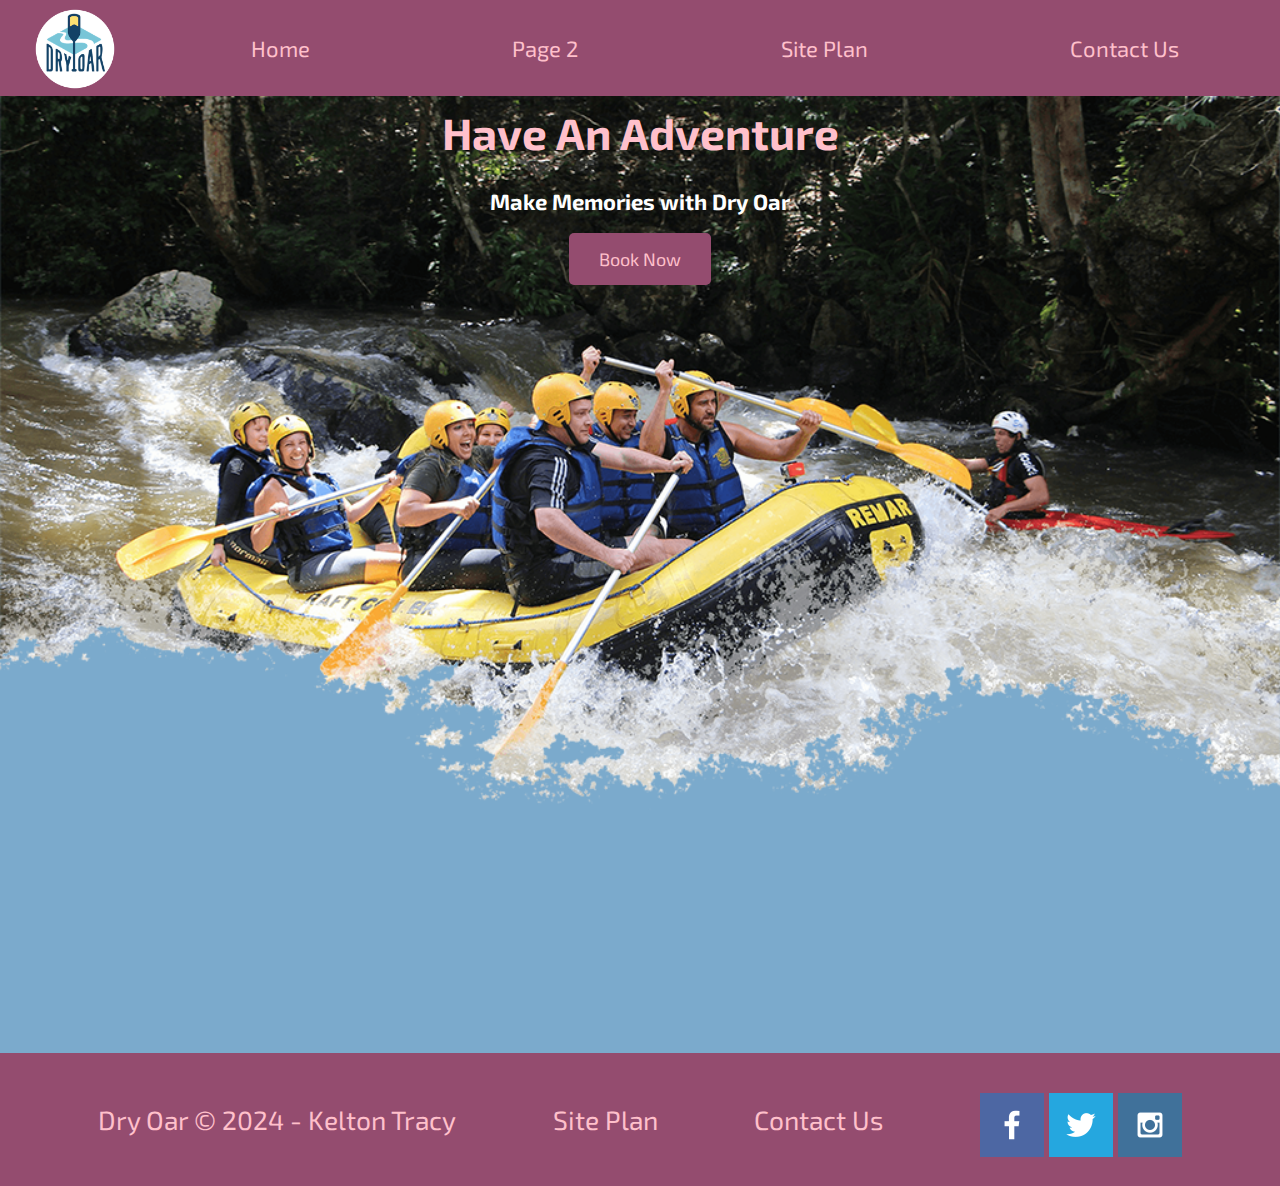
==== wwr/rivers.html @ 269e86c5 "I finished the ICE challenge for week 9" ====
<!DOCTYPE html>
<html lang="en">
<head>
    <meta charset="UTF-8">
    <meta http-equiv="X-UA-Compatible" content="IE=edge">
    <meta name="viewport" content="width=device-width, initial-scale=1.0">
    <title>Whitewater Rafting Vacations | Dry Oar Boating | Rivers</title>
    <link rel="stylesheet" href="styles/style.css">
</head>
<body>
    <div id="content">
    <header>
        <a id="logo_link" href="index.html">
            <img class ="logo" src="images/logo.png" alt="Dry Oar Logo">
        </a>
        <nav>
            <a href="index.html">Home</a>
            <a href="#">Page 2</a>
            <a href="site-plan-rafting.html">Site Plan</a>
            <a href="contactus.html">Contact Us</a>
        </nav>
    </header>
    <div id="hero">
        <div id="hero-box">
            <img id="hero-img" src="images/hero.png" alt="People enjoying white water rafting">
        </div>
        <section id="hero-msg">
            <h1 class="home-title">Have An Adventure</h1>
            <h4>Make Memories with Dry Oar </h4>
            <div class='button-box'>
                <a class='book' href="contactus.html">Book Now</a>
            </div>
        </section>
    </div>
    <main class="">
       
    </main>
    <footer>
        <p>Dry Oar &copy; 2024 - Kelton Tracy</p>
        <p><a href="site-plan-rafting.html">Site Plan</a></p>
        <p><a href="contactus.html">Contact Us</a></p>
        <div class="social">
            <a href="https://facebook.com" target ="_blank">
                <img src="images/facebook.png" alt="fb icon">
            </a>
            <a href="https://twitter.com" target ="_blank">
                <img src="images/twitter.png" alt="twitter icon">
            </a>
            <a href="https://instagram.com" target="_blank">
                <img src="images/instagram.png" alt="instagram icon">
            </a>
        </div>
    </footer>
    </div>
</body>
</html>
---- wwr/styles/style.css ----
@import url('https://fonts.googleapis.com/css2?family=Exo+2:ital,wght@0,100..900;1,100..900&family=Open+Sans:ital,wght@0,300..800;1,300..800&display=swap');

#content {
    max-width: 1600px;
    margin: 0 auto;
}

nav a {
    text-align: center;
    color: pink;
    text-decoration: none;
    padding: 35px;
}

#hero-msg h1, #hero-msg h4 {
    text-align: center;
}

.button-box {
    text-align: center;
}

main section {
    text-align: center;
}

#background {
    height: 725px;
    background-color:#944C6F;
}

body {
    background-color:#7BAACC;
    font-family: 'Exo 2', sans-serif;
    font-size: 22px;
    margin: 0;
    padding: 0;
}
h2 {
    margin: 0;
}

header {
    background-color:#944C6F;
    display: grid;
    grid-template-columns: 150px auto;
}
nav a:hover {
    background-color: white;
    color:red
}
.book, .join {
    background-color:#944C6F;
    color:pink;
    text-decoration: none;
    font-size: 18px;
    padding: 15px 30px;
    margin-top: 50px;
    border-radius: 5px;
}
.book:hover, .join:hover {
    background-color:#944C6F;
    color:red
}

.msg {
    background-color:#944C6F;
    line-height: 1.5em;
    padding: 35px;
}
footer {
    background-color:#944C6F;
    color:pink;
    padding: 25px 50px;
    margin-top: 200px;
    display: flex;
    justify-content: space-around;
    align-items: center;
}
.home-title {
    color: pink;
    font-family: 'Exo 2', sans-serif;
    font-size: 2em;
    margin-top: 10px;
}
h4 {
    color: pink
}
.msg h2 {
    color: pink;
    font-family: 'Open sans', sans-serif;
}
.msg p {
    color:pink;
    font-size: .8em;
    padding-bottom: 15px;
}
footer a {
    color:pink;
    text-decoration: none;
}
footer a:hover {
    color: red
}
.icon {
    width: 80px;
    padding-top: 15px;
}
.logo {
    width: 80px
}
#hero-img {
    width: 100%
}
footer p {
    font-size: 1.2em;
}
footer p a:hover {
    text-decoration: underline;
}
#logo_link {
    padding-top: 5px;
    justify-self: center;
    align-self: center;
}
footer .social img {
    padding-top: 15px;
}
.rivers-card, .camping-card, .rapids-card {
    margin: 200px 0;
}
.card-img {
    border: 10px solid black;
    transition: transform .5s;
    box-shadow: 5px 5px 10px #6f7364;
}
.card-img:hover {
    opacity: .6;
    transform: scale(1.1);
}
main section img {
    box-sizing: border-box;
}
.mountains {
    margin: 100px;
}

nav {
    display: flex;
    justify-content: space-around;
}

#hero {
    display: grid;
    grid-template-columns: 1fr 3fr 1fr;
    margin-top: -100px;
}

#hero-box {
    grid-column: 1/4;
    grid-row: 1/3;
    z-index: -1;
}

#hero-msg {
    grid-column: 2/3;
    grid-row: 1/2;
    margin-top: 100px;
}
#hero-msg h4 {
    color: white;
}

.home-grid {
    display: grid;
    grid-template-columns: repeat(10, 1fr);
}

.card-img, .mountains {
    width: 100%;
}

.rivers-card {
    grid-column: 2/4;
    grid-row: 2/3;
}

.camping-card {
    grid-column: 5/7;
    grid-row: 2/3;
}

.rapids-card {
    grid-column: 8/10;
    grid-row: 2/3;
}

#background {
    grid-column: 1/11;
    grid-row: 4/9;
}

.mountains {
    grid-column: 2/7;
    grid-row: 5/8;
    box-shadow: 5px 5px 10px #6f7364;
}

.msg {
    grid-column: 6/10;
    grid-row: 6/7;
    box-shadow: 5px 5px 10px #6f7364;
}

@media screen and (max-width: 900px) {
    #hero, .home-grid {
        display: block;
        height: auto;
    }
    nav, footer {
        flex-direction: column;
    }
    nav a {
        display: block;
        padding: 15px;
    }
    #hero {
        margin-top: 0;
    }
    #hero-msg {
        margin-top: 0;
    }
    #hero-msg h4 {
        display: none;
    }
    #hero-msg h1 {
        color: #6f7364;
    }
    .home-title {
        font-size: 25px;
    }
    .rivers-card, .camping-card, .rapids-card { 
        margin: 50px auto;
        width: 60%;
    }
    #background {
        display: none;
    }
    .mountains, .msg {
        width: 80%;
        display: block;
        margin: 0 auto;
    }
    footer {
        margin-top: 25px;
    }
}
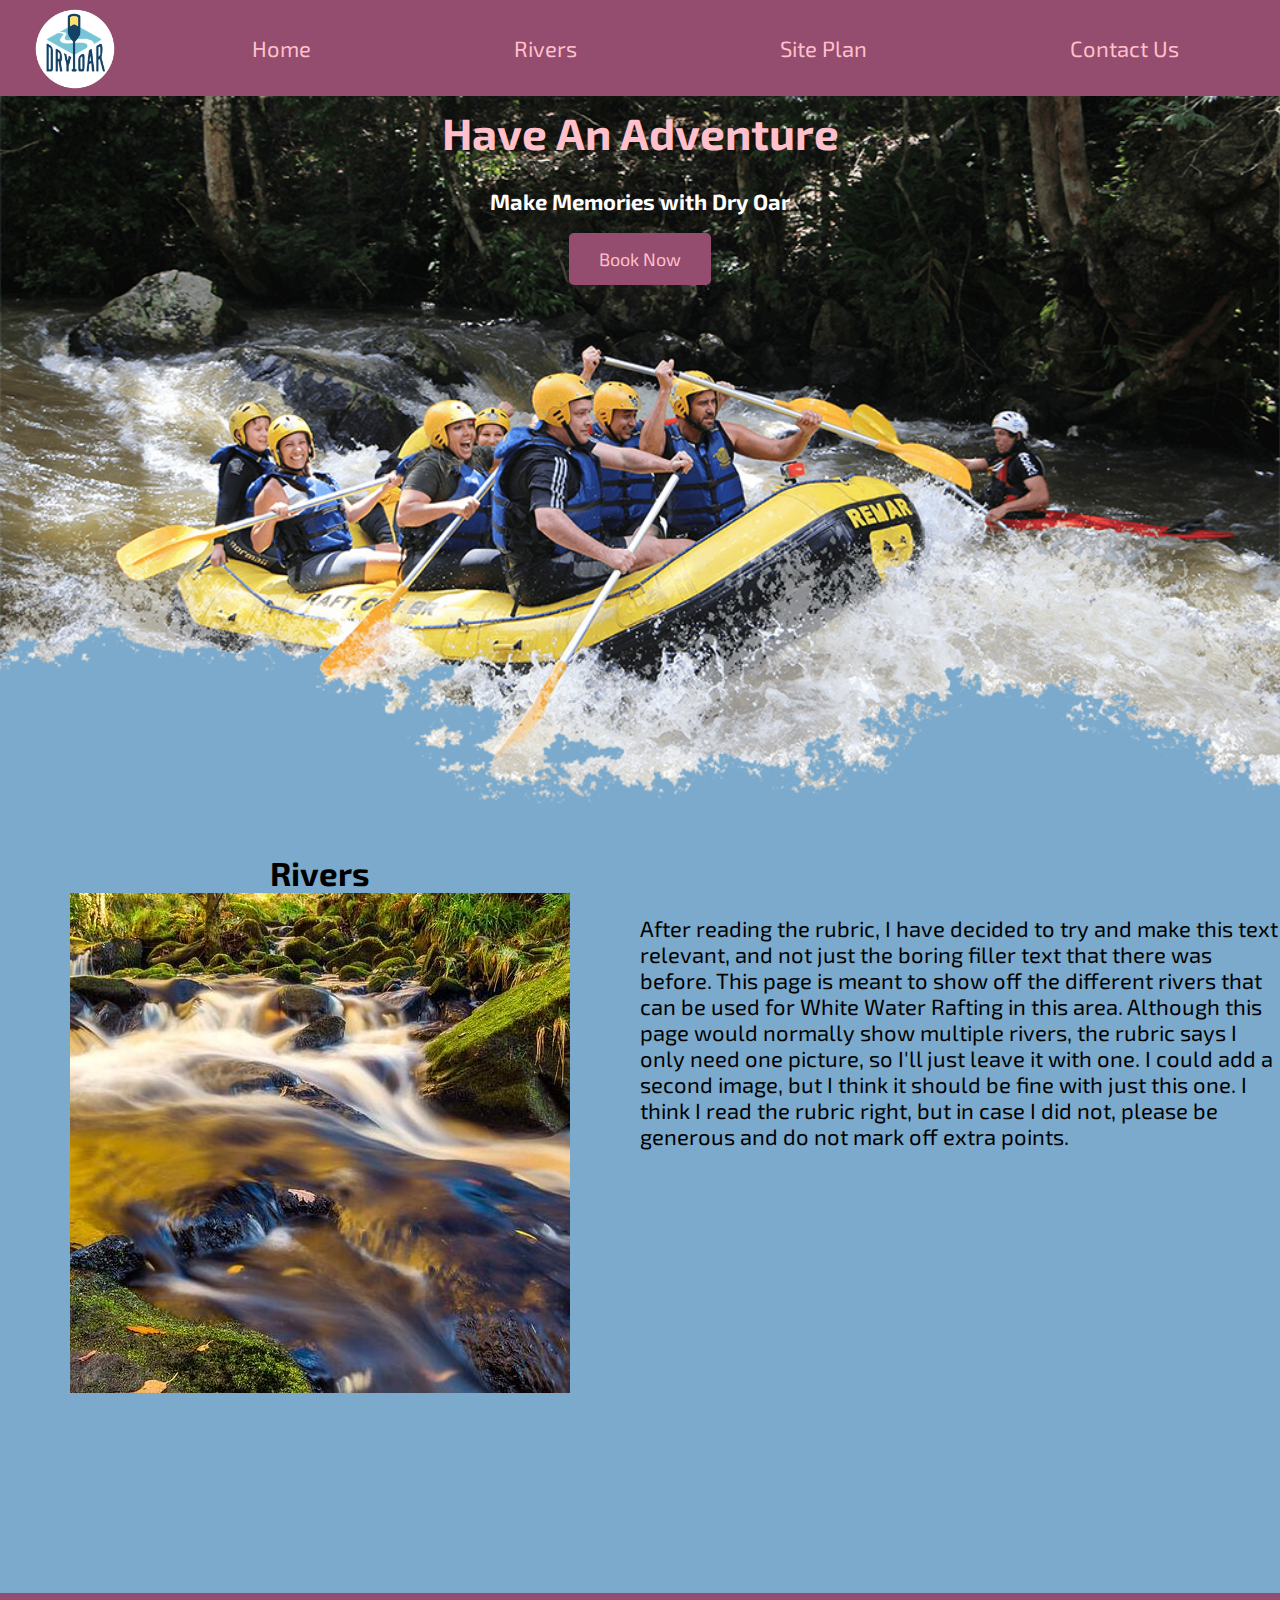
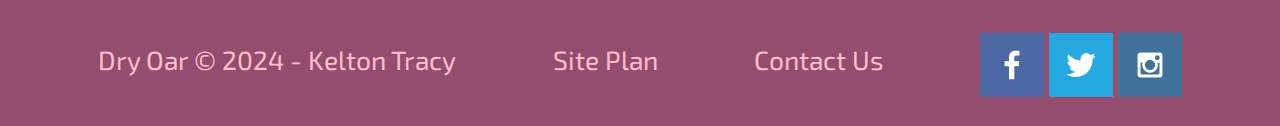
==== commit f6a9fa5c: "I have finished the second page of the WWR page." ====
--- a/wwr/rivers.html
+++ b/wwr/rivers.html
@@ -15,7 +15,7 @@
         </a>
         <nav>
             <a href="index.html">Home</a>
-            <a href="#">Page 2</a>
+            <a href="rivers.html">Rivers</a>
             <a href="site-plan-rafting.html">Site Plan</a>
             <a href="contactus.html">Contact Us</a>
         </nav>
@@ -32,8 +32,15 @@
             </div>
         </section>
     </div>
-    <main class="">
-       
+    <main class="lines">
+       <h2 id="idk">Rivers</h2>
+       <img id="pic" src="images/DesolationCanyon.jpg" alt="A picture of a river">
+       <p id="line">After reading the rubric, I have decided to try and make this text relevant, and not just the boring filler text that
+        there was before. This page is meant to show off the different rivers that can be used for White Water Rafting in this area.
+        Although this page would normally show multiple rivers, the rubric says I only need one picture, so I'll just leave it 
+        with one. I could add a second image, but I think it should be fine with just this one. I think I read the rubric right,
+        but in case I did not, please be generous and do not mark off extra points.
+       </p>
     </main>
     <footer>
         <p>Dry Oar &copy; 2024 - Kelton Tracy</p>
--- a/wwr/styles/style.css
+++ b/wwr/styles/style.css
@@ -212,6 +212,24 @@
     box-shadow: 5px 5px 10px #6f7364;
 }
 
+.lines{
+    display: grid;
+    grid-template-columns: 1fr 1fr;
+}
+#pic{
+    justify-self: center;
+    grid-column: 1/2;
+    grid-row: 2/3;
+}
+#idk{
+    grid-column: 1/2;
+    justify-self: center;
+}
+#line{
+    grid-column: 2/3;
+    grid-row: 2/3;
+}
+
 @media screen and (max-width: 900px) {
     #hero, .home-grid {
         display: block;
